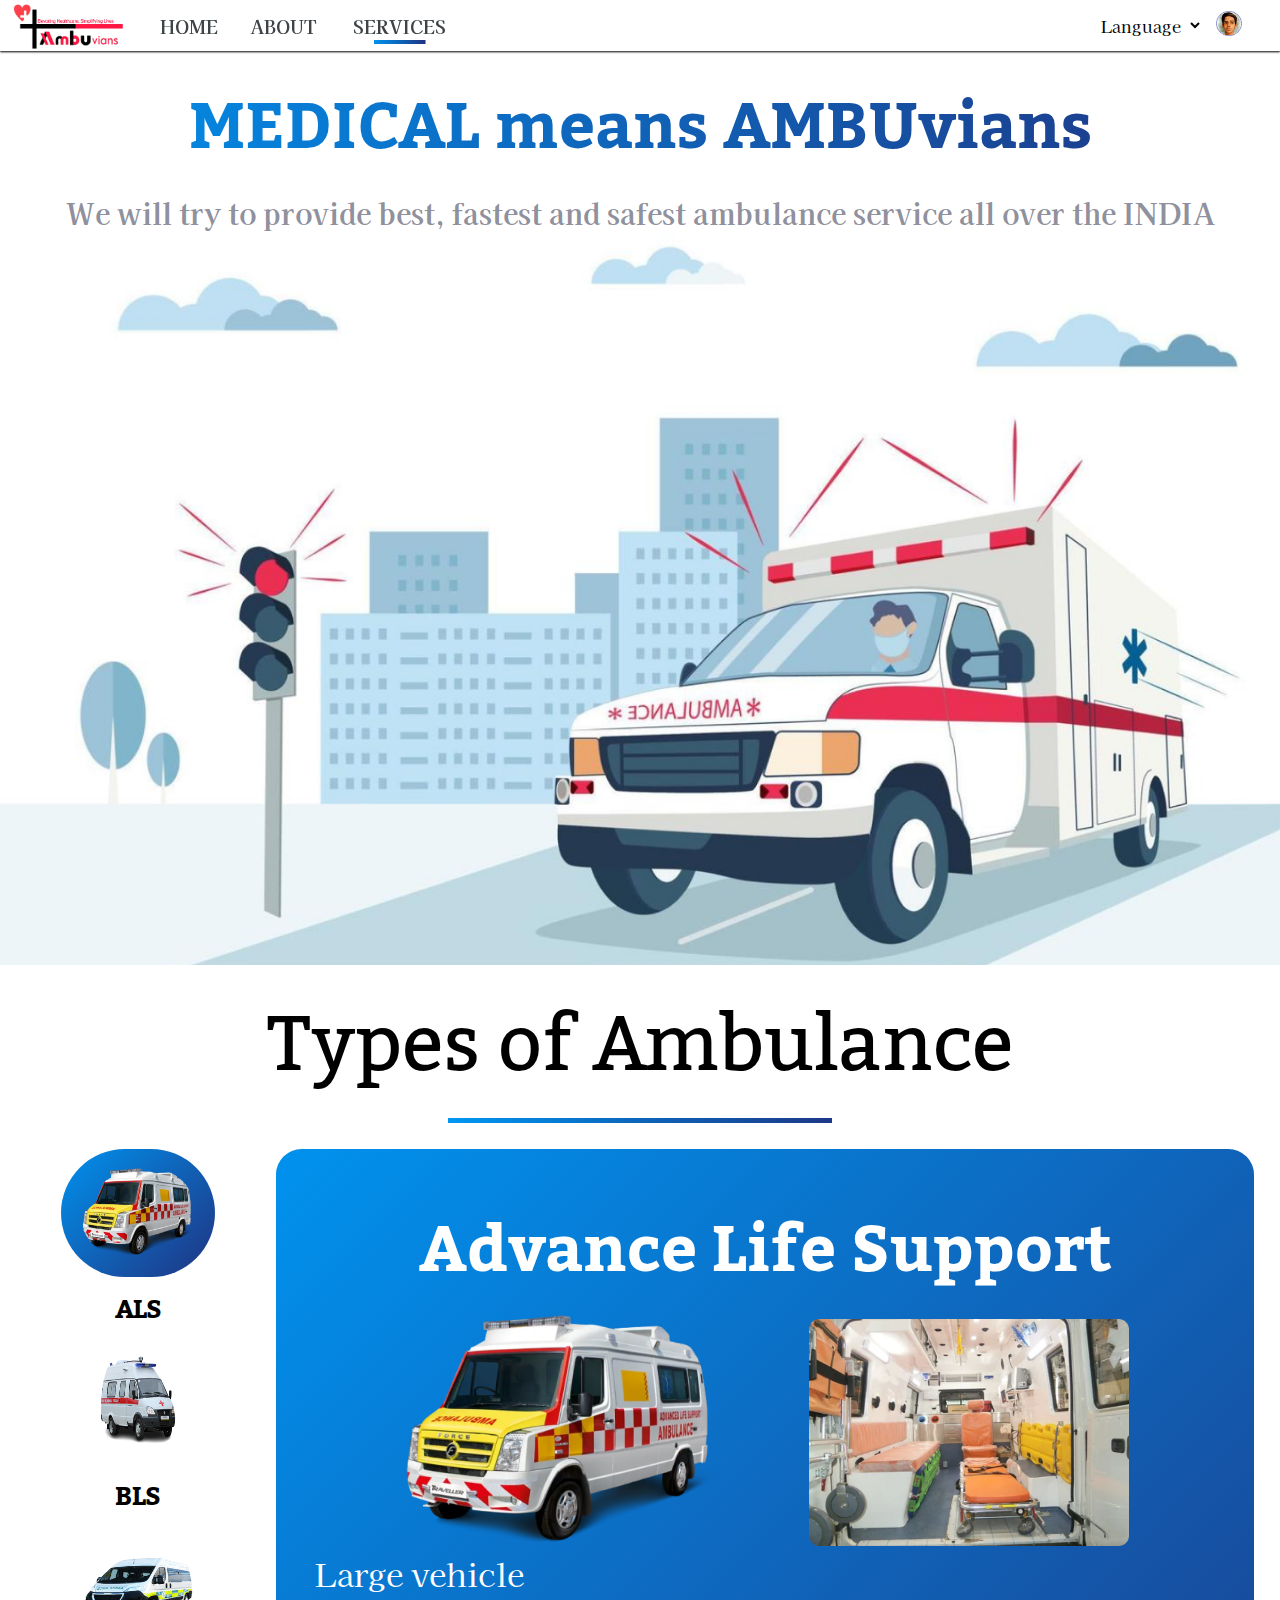
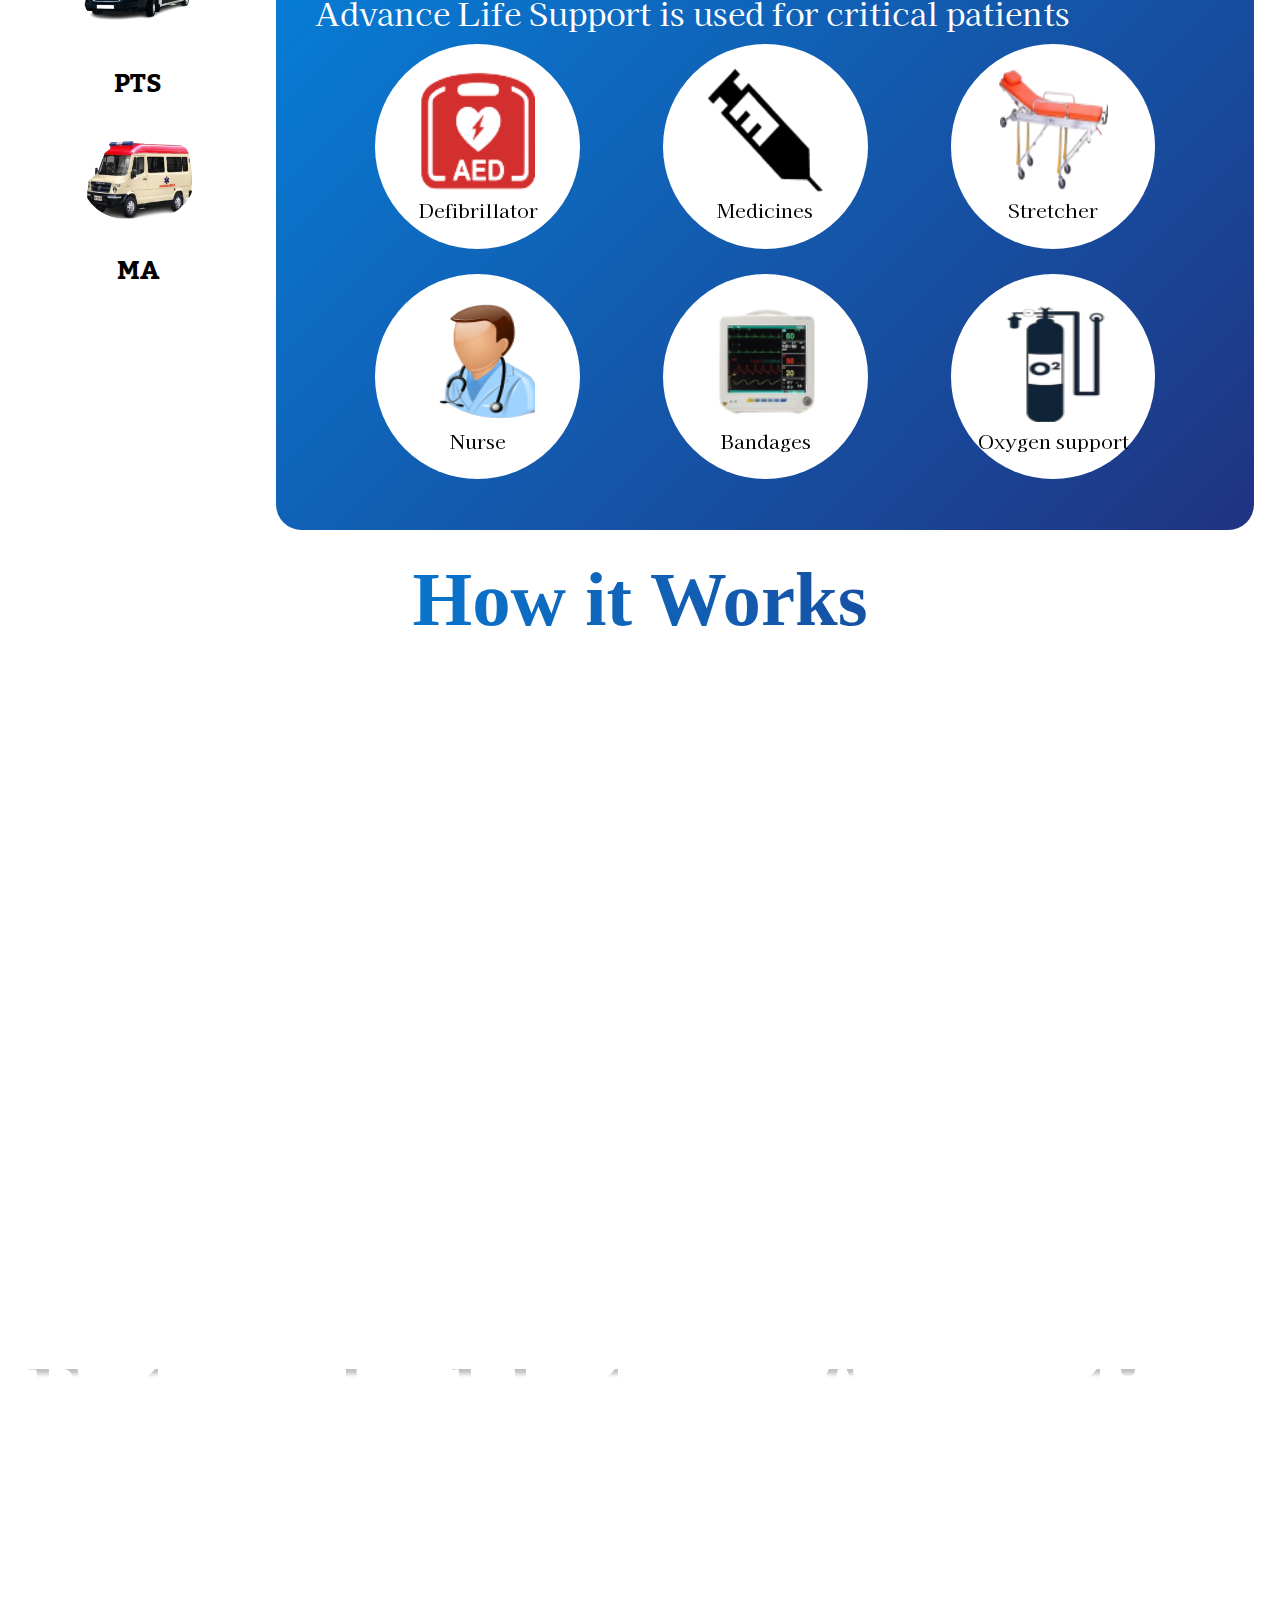
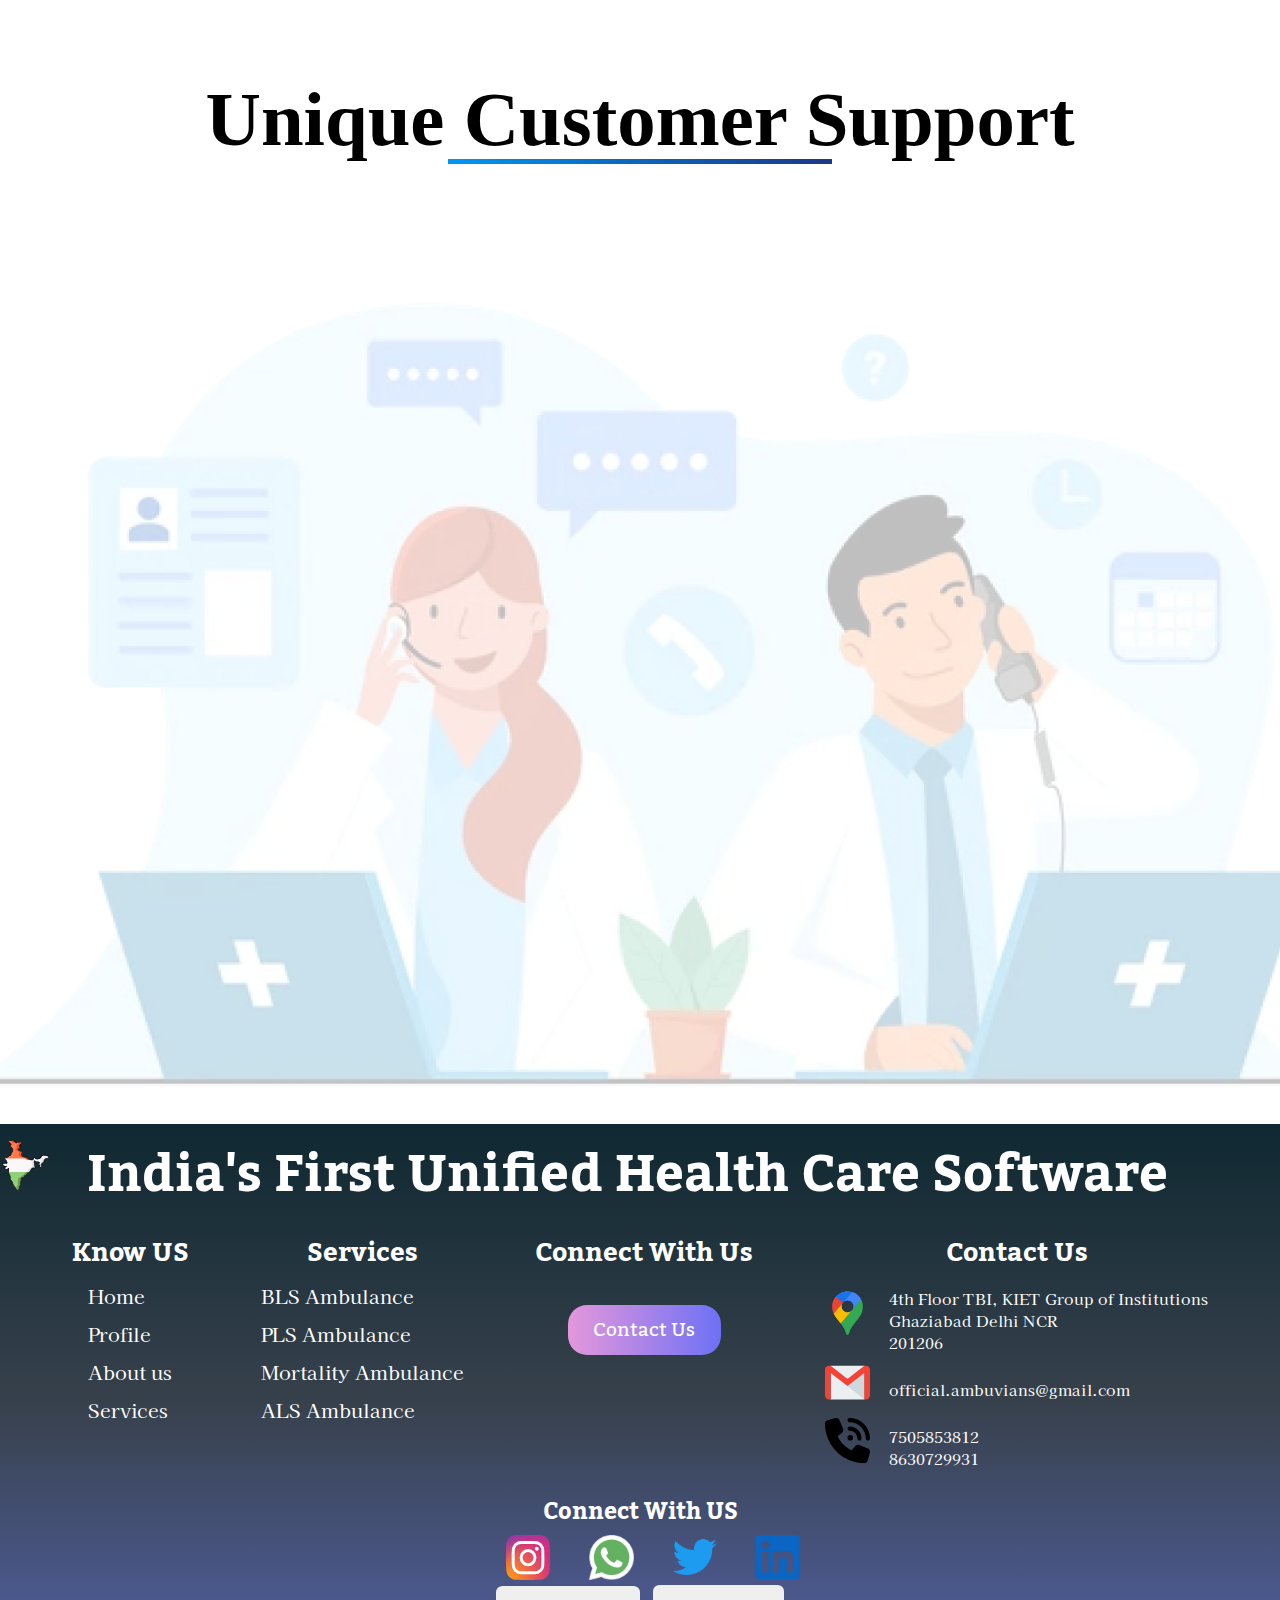
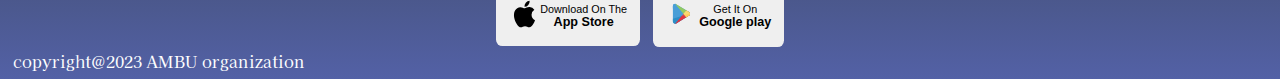
==== index.html @ c56afbf8 "Added" ====
<!DOCTYPE html>
<html lang="en">

<head>
  <meta charset="UTF-8">
  <meta http-equiv="X-UA-Compatible" content="IE=edge">
  <meta name="viewport" content="width=device-width, initial-scale=1.0">
  <link rel="stylesheet" href="style.css">

  <!-- Font Awesome CSS -->
  <link rel="stylesheet" href="https://cdnjs.cloudflare.com/ajax/libs/font-awesome/4.7.0/css/font-awesome.min.css">

  <!-- Google Fonts -->
  <link rel="preconnect" href="https://fonts.googleapis.com">
  <link rel="preconnect" href="https://fonts.gstatic.com" crossorigin>
  <link href="https://fonts.googleapis.com/css2?family=Kadwa:wght@400;700&display=swap" rel="stylesheet">
  <link rel="preconnect" href="https://fonts.googleapis.com">
  <link rel="preconnect" href="https://fonts.gstatic.com" crossorigin>
  <link href="https://fonts.googleapis.com/css2?family=Kaisei+Decol:wght@400;500;700&display=swap" rel="stylesheet">
  <link rel="preconnect" href="https://fonts.googleapis.com">
  <link rel="preconnect" href="https://fonts.gstatic.com" crossorigin>
  <link href="https://fonts.googleapis.com/css2?family=Inter:wght@100;200;300;400;500;600;700;800;900&display=swap"
    rel="stylesheet">

  <!-- Website Icon/  -->
  <link rel="icon" type="image/x-icon" href="/images/logo1.png">

  <!-- Font Awesome 6.4.0 CSS -->
  <link rel="stylesheet" href="https://cdnjs.cloudflare.com/ajax/libs/font-awesome/6.4.0/css/all.min.css"
    integrity="sha512-iecdLmaskl7CVkqkXNQ/ZH/XLlvWZOJyj7Yy7tcenmpD1ypASozpmT/E0iPtmFIB46ZmdtAc9eNBvH0H/ZpiBw=="
    crossorigin="anonymous" referrerpolicy="no-referrer" />



  <title>Service</title>
</head>

<body>

  <!-- Creating responsive Navbar -->
  <!-- The header section contains a logo, navigation links, a language selection dropdown, and a profile picture. It also has a toggle button for a dropdown menu on smaller screens. -->
  <header>


    <div id="navbar">

      <!-- left side of header that contain Logo -->
      <div id="logo">
        <a href="#"><img src="images/ambu logo.png" alt="" id="logo1"></a>
      </div>

      <!-- right side header that contain home, about, services and profile pic options -->
      <div class="right-header">

        <div>
          <ul class="links right-header-element">
            <li><a href="#">HOME</a></li>
            <li><a href="#">ABOUT</a></li>
            <li><a href="#" style="padding: 5px;
            background: linear-gradient(90deg, #0092ee 0%, #0c65ba 50%, #203381 100%);
              background-repeat: no-repeat;
              background-size: 50% 4px;
              background-position: bottom;">SERVICES</a></li>
          </ul>
        </div>

        <div style=" display: flex; gap: 1vw; justify-content: center; align-items: center;">
          <!-- language changing option -->

          <div class="right-header-element language">
            <select name="language" id="language">
              <option value="default-language" selected disabled hidden>Language</option>
              <option value="english">English</option>
              <option value="hindi">Hindi</option>

            </select>
          </div>

          <!-- profile pic -->
          <div class="right-header-element">
            <abbr title="Pic"><img class="pic" src="images/unnamed.jpg"></abbr>
          </div>

          <!-- ham menu  -->
          <div class="toggle_btn">
            <i class="fa-solid fa-bars"></i>
          </div>
        </div>
      </div>
    </div>

    <!-- div for ham menu -->
    <div class="dropdown_menu">
      <div>
        <ul>
          <li><a href="#">Home</a></li>
          <li><a href="#">About</a></li>
          <li><a href="#">Services</a></li>
        </ul>
      </div>
    </div>


  </header>

  <!-- main contains all the content of the page except header and footer -->
  <main>

    <!-- first section that contain title and lines about it with background image of ambulance -->
    <section class="title box hidden">
      <h1><abbr title="MEDICAL means AMBUvians">MEDICAL means AMBUvians</abbr></h1>
      <p>We will try to provide best, fastest and safest ambulance service all over the INDIA </p>
      <figure class="ambulance">
        <img src="./images/service page first section.png" alt="cover image" style="width: 100vw;">
      </figure>
    </section>


    <!-- section 2 - this section contains types of ambulance part -->
    <section class="ambulance-types box hidden">

      <!-- heading -->
      <h1 class="underline"><abbr title=" Types of Ambulance "> Types of Ambulance </abbr></h1>

      <div class="ambulance-list-div">
        <!--left part of section that contain name and images of ambulances -->
        <section class="ambulance-list js-ambulance-list">


        </section>

        <!-- right part that contain detail of selected ambulance -->
        <section class="ambulance-detail">
          <article>
            <!-- full name of ambulance -->
            <h1 class="ambulance-detail-h1">Advance Life Support</h1>
            <!-- inner and outer images -->
            <div class="selected-ambulance-img">
              <figure class="selected-ambulance-outer-figure">
                <img src="images/ambulance/ALS.png" alt="" class="selected-ambulance-outer-img">
              </figure>
              <figure class="selected-ambulance-inner-figure">
                <img src="images/ambulance/inner-ALS.png" alt="" class="selected-ambulance-inner-img">
              </figure>
            </div>
            <!-- ambulance detail paragraph -->
            <div class="selected-ambulance-detail">
              <p class="selected-ambulance-detail-p">Large vehicle <br>
                Advance Life Support is used for critical
                patients</p>
            </div>


            <!-- ambulance features -->

            <!-- ambulance feature 1 -->
            <div class="selected-ambulance-features-div">


              <abbr title="Ambulance Features">

                <div class="flip-card selected-ambulance-features">
                  <div class="flip-card-inner">
                    <div class="flip-card-front">
                      <img src="images/ambulance/features/ALS/FEATURES 1.png" alt=""
                        class="selected-ambulance-feature-img">
                      <p class=".selected-ambulance-feature-p">Defibrillator</p>

                    </div>
                    <div class="flip-card-back">
                      <h3>Defibrillator</h3>
                      <br>
                      <p>detail 1</p>
                      <p>detail 2</p>
                    </div>
                  </div>
                </div>

              </abbr>

              <abbr title="Ambulance Features">

                <div class="flip-card selected-ambulance-features">
                  <div class="flip-card-inner">
                    <div class="flip-card-front">
                      <img src="images/ambulance/features/ALS/FEATURES 2.png" alt=""
                        class="selected-ambulance-feature-img">
                      <p class=".selected-ambulance-feature-p">Medicines</p>

                    </div>
                    <div class="flip-card-back">
                      <h3>Defibrillator</h3>
                      <br>
                      <p>detail 1</p>
                      <p>detail 2</p>
                    </div>
                  </div>
                </div>

              </abbr>

              <abbr title="Ambulance Features">

                <div class="flip-card selected-ambulance-features">
                  <div class="flip-card-inner">
                    <div class="flip-card-front">
                      <img src="images/ambulance/features/ALS/FEATURES 3.png" alt=""
                        class="selected-ambulance-feature-img">
                      <p class=".selected-ambulance-feature-p">Stretcher</p>

                    </div>
                    <div class="flip-card-back">
                      <h3>Stretcher</h3>
                      <br>
                      <p>detail 1</p>
                      <p>detail 2</p>
                    </div>
                  </div>
                </div>

              </abbr>

              <abbr title="Ambulance Features">

                <div class="flip-card selected-ambulance-features">
                  <div class="flip-card-inner">
                    <div class="flip-card-front">
                      <img src="images/ambulance/features/ALS/FEATURES 4.png" alt=""
                        class="selected-ambulance-feature-img">
                      <p class=".selected-ambulance-feature-p">Nurse</p>

                    </div>
                    <div class="flip-card-back">
                      <h3>Nurse</h3>
                      <br>
                      <p>detail 1</p>
                      <p>detail 2</p>
                    </div>
                  </div>
                </div>

              </abbr>

              <abbr title="Ambulance Features">

                <div class="flip-card selected-ambulance-features">
                  <div class="flip-card-inner">
                    <div class="flip-card-front">
                      <img src="images/ambulance/features/ALS/FEATURES 5.png" alt=""
                        class="selected-ambulance-feature-img">
                      <p class=".selected-ambulance-feature-p">Bandages</p>

                    </div>
                    <div class="flip-card-back">
                      <h3>Bandages</h3>
                      <br>
                      <p>detail 1</p>
                      <p>detail 2</p>
                    </div>
                  </div>
                </div>

              </abbr>

              <abbr title="Ambulance Features">

                <div class="flip-card selected-ambulance-features">
                  <div class="flip-card-inner">
                    <div class="flip-card-front">
                      <img src="images/ambulance/features/ALS/FEATURES 6.png" alt=""
                        class="selected-ambulance-feature-img">
                      <p class="selected-ambulance-feature-p">Oxygen support</p>

                    </div>
                    <div class="flip-card-back">
                      <h3>Oxygen support</h3>
                      <br>
                      <p>detail 1</p>
                      <p>detail 2</p>
                    </div>
                  </div>
                </div>

              </abbr>
            </div>
          </article>
        </section>
      </div>
    </section>

    <!-- section 3 - this section contain how it works content -->
    <section class="how-it-works box hidden" style="position: relative;">
      <!-- heading -->
      <h1><abbr title="How it Works">How it Works</abbr></h1>
      <section class="how-it-works-section animation-group-1">

        <!-- images and there texts -->

        <figure class="how-it-works-figure" data-animation="fadeInLeft">
          <img src="./images/HOW_IT_WORKS_1.png" alt="" class="how-it-works-img animates">
          <figcaption class="how-it-works-figcaption">A person having serious problem </figcaption>
        </figure>

        <figure class="arrow" data-animation="fadeInLeft">
          <img src="./images/Arrow 3.svg" alt="" class="how-it-works-arrow animates">
        </figure>

        <figure class="how-it-works-figure" data-animation="fadeInLeft">
          <img src="./images/HOW_IT_WORKS_5.png" alt="" class="how-it-works-img animates">
          <figcaption class="how-it-works-figcaption">Need for urgent Help</figcaption>
        </figure>

        <figure class="arrow" data-animation="fadeInLeft">
          <img src="./images/Arrow 3.svg" alt="" class="how-it-works-arrow animates">
        </figure>

        <figure class="how-it-works-figure" data-animation="fadeInLeft">
          <img src="./images/HOW_IT_WORKS_2.png" alt="" class="how-it-works-img animates">
          <figcaption class="how-it-works-figcaption">Contact us For Urgent Help </figcaption>
        </figure>

        <figure class="arrow" data-animation="fade">
          <img src="./images/Arrow 5.svg" alt="" class="down-arrow animates">
        </figure>

        <figure class="how-it-works-figure" data-animation="fadeInRight">
          <img src="./images/HOW_IT_WORKS_6.png" alt="" class="how-it-works-img animates">
          <figcaption class="how-it-works-figcaption">Problem convert into Happiness</figcaption>
        </figure>

        <figure class="arrow" data-animation="fadeInRight">
          <img src="./images/Arrow 7.svg" alt="" class="how-it-works-arrow animates">
        </figure>

        <figure class="how-it-works-figure" data-animation="fadeInRight">
          <img src="./images/HOW_IT_WORKS_4.png" alt="" class="how-it-works-img animates">
          <figcaption class="how-it-works-figcaption">Prompt action based on the situation</figcaption>
        </figure>

        <figure class="arrow " data-animation="fadeInRight">
          <img src="./images/Arrow 7.svg" alt="" class="how-it-works-arrow animates">
        </figure>

        <figure class="how-it-works-figure" data-animation="fadeInRight">
          <img src="./images/HOW_IT_WORKS_3.png" alt="" class="how-it-works-img animates">
          <figcaption class="how-it-works-figcaption">Help is on the way </figcaption>
        </figure>



      </section>

    </section>


    <!-- section 4 - contain quote -->
    <section class="quote box hidden">
      <video autoplay muted loop>
        <source src="videos/quote.mp4" type="video/mp4">
      </video>
      <div class="text-box">
        <h1 class="text-box-h">Future holds transformation services and technologies that
          will reshape the world.</h1>
      </div>
    </section>

    <!-- section 5 - this section contain customer support part -->

    <section class="customer-support box hidden">
      <!-- heading -->
      <h1 class="underline"><abbr title="Unique Customer Support">Unique Customer Support </abbr></h1>
      <div class="customer-support-div animation-group-2">

        <!-- our supports -->

        <abbr title="FASTER THAN EVER">

          <figure class="customer-support-figure" style="position: absolute; left: 5%; top: 10%;"
            data-animation="fadeInUp">
            <img src="./images/CUSTOMER SUPPORT FASTER THAN EVER  .png" alt="" class="customer-support-img animates">
            <figcaption class="customer-support-figcaption">
              FASTER THAN EVER
            </figcaption>
        </abbr>

        <abbr title="LINGUAL DIVERSITY">
          </figure>


          <figure class="customer-support-figure" style="position:absolute; left: 80%; top: 10%;"
            data-animation="fadeInUp">
            <img src="./images/CUSTOMER SUPPORT LANGUAGE .png" alt="" class="customer-support-img animates">
            <figcaption class="customer-support-figcaption">
              LINGUAL DIVERSITY
            </figcaption>
        </abbr>

        <abbr title="TOLL FREE NUMBER">
          </figure>
          <figure class="customer-support-figure" style="position: absolute; left: 42.5%; top: 40%;"
            data-animation="fadeInUp">
            <img src="./images/CUSTOMER SUPPORT TOLL FREE.png" alt="" class="customer-support-img animates">
            <figcaption class="customer-support-figcaption">
              TOLL FREE NUMBER
            </figcaption>
        </abbr>

        <abbr title="CHOOSE THE RIGHT ONE">
          </figure>


          <figure class="customer-support-figure" style="position: absolute; left: 5%; top: 70%;"
            data-animation="fadeInUp">
            <img src="./images/CUSTOMER SUPPORT CHOOSE THE RIGHT ONE .png" alt="" class="customer-support-img animates">
            <figcaption class="customer-support-figcaption">
              CHOOSE THE RIGHT ONE
            </figcaption>
        </abbr>
        <abbr title="CHEAPEST PRICE">
          </figure>


          <figure class="customer-support-figure" style="position: absolute; left: 80%; top: 70%;"
            data-animation="fadeInUp">
            <img src="./images/CUSTOMER SUPPORT CHEAPER PRICE .png" alt="" class="customer-support-img animates">
            <figcaption class="customer-support-figcaption" align="button">
              CHEAPEST PRICE
            </figcaption>
          </figure>
        </abbr>


      </div>
    </section>




  </main>


  <!-- responsive footer -->


  <div class="footer box">

    <!-- heading in the footer -->

    <h1 style="font-size: 4vw; margin: 0; align-items: center;">
      <img src="images/indian-map.svg" alt="India map" style="width:4vw"> &nbsp; India's First Unified Health Care
      Software
    </h1>

    <!-- options inside footer - Know-us, services, connect, contact-us -->

    <div class="footer-options">

      <!-- know us footer  -->

      <div class="know-us">
        <h2>
          <abbr title="Know US">
            Know US
          </abbr>
        </h2>
        <ul>
          <li><a href="#"><abbr title="Home">Home</abbr></a> </li>
          <li><a href="#"><abbr title="Profile">Profile</abbr></a></li>
          <li><a href="#"><abbr title="About us">About us</abbr></a></li>
          <li><a href="#"><abbr title="Services">Services</abbr></a></li>
        </ul>
      </div>

      <!-- services footer  -->

      <div class="services">
        <h2>
          <abbr title="Services">
            Services
          </abbr>
        </h2>
        <ul>

          <li><a href="#"><abbr title="BLS Ambulance">BLS Ambulance</abbr></a></li>
          <li><a href="#"><abbr title="PLS Ambulance">PLS Ambulance</abbr></a></li>
          <li><a href="#"><abbr title="Mortality Ambulance">Mortality Ambulance</abbr></a></li>
          <li><a href="#"><abbr title="ALS Ambulance">ALS Ambulance</abbr></a></li>

        </ul>
      </div>

      <!-- connect footer  -->

      <div class="connect">
        <h2>
          <abbr title="Connect With Us">
            Connect With Us
          </abbr>
        </h2>

        <div class="contact-us-form">Contact Us</div>
      </div>

      <!-- connect us footer  -->

      <div class="contact-us">
        <h2>
          <abbr title="Contact Us">
            Contact Us
          </abbr>
        </h2>
        <ul style="max-width: 400px;">

          <li style="display: flex; align-items: center;">
            <div> <abbr title="Location"><img src="images/location icon.png" alt=""
                  style="width:3.5vw; margin-right: 1.5vw;"> </abbr></div>
            <div style="font-size: 1.2vw;"> <a href=" #"><abbr
                  title="XYZ ABC Technology Business Incubation Utter Pradesh India">4th Floor TBI,
                  KIET Group of Institutions <br>Ghaziabad Delhi NCR <br>201206</abbr></a></div>
          </li>

          <li style="display: flex; align-items: center;">
            <div><abbr title="Mail"><img src="images/gmail.svg" alt="" style="width:3.5vw; margin-right: 1.5vw;">
              </abbr></div>
            <div style="font-size: 1.2vw;"><a href="mailto:official.ambuvians@gmail.com"> <abbr
                  title="official.ambuvians@gmail.com">official.ambuvians@gmail.com</abbr> </a> </div>
          </li>

          <li style="display: flex; align-items: center; margin-bottom: 1vw;">
            <div><abbr title="Phone No."><img src="images/phone-volume-solid.svg" alt=""
                  style="width:3.5vw; margin-right: 1.5vw;"> </abbr></div>
            <div style="font-size: 1.2vw;">
              <a href=" tel:+917505853812"> <abbr title="7505853812">7505853812<br></abbr> </a>
              <a href="tel:+918630729931"> <abbr title="8630729931">8630729931</abbr> </a>
            </div>
          </li>

        </ul>
      </div>

    </div>

    <!-- social Media footer -->

    <div style="margin-top: 0">
      <div style="display: flex; justify-content: center; font-size: 2.5vh; font-weight: bold;">
        <p style="margin: 0;">Connect With US</p>
      </div>

      <div style="display: flex; justify-content: center; gap: 1vw; ">
        <a href="#">
          <abbr title="Instagram">
            <img src="images/instagram.svg" alt="" class="social-contact box-1">
          </abbr>
        </a>
        <a href="#">
          <abbr title="Whatsapp">
            <img src="images/whatsapp.png" alt="" class="social-contact box-1">
          </abbr>
        </a>
        <a href="#">
          <abbr title="Twitter">
            <img src="images/devicon_twitter.png" alt="" class="social-contact box-1">
          </abbr>
        </a>
        <a href="#">
          <abbr title="Linkedin">
            <img src="images/logos_linkedin-icon.png" alt="" class="social-contact box-1">
          </abbr>
        </a>
      </div>
    </div>

    <!-- Download button -->

    <div class="apk">
      <abbr title="Download Now !">
        <button>
          <div>
            <img src="images/apple.svg" alt="" style="width: 3.5vh;">
          </div>
          <div>
            <p style="padding: 0; margin: 0; font-size: 1.2vh;"> Download On The <br> <span>App Store</span>
            </p>
          </div>
        </button>
      </abbr>
      <abbr title="Download Now !">
        <button>
          <div>
            <img src="images/play-store.svg" alt="" style="width: 3.75vh;">
          </div>
          <div>
            <p style="padding: 0; margin: 0; font-size: 1.2vh;"> Get It On <br> <span>Google play</span></p>
          </div>
        </button>
      </abbr>
    </div>

    <!-- copyright -->

    <div>
      <p style="margin-left: 1vw;" class="copy"> <a href="#" style="color: white;"><abbr title="Click to Know More">
            copyright@2023 AMBU organization </abbr></a> </p>
    </div>

  </div>

  <div class="form" style="display: none;" data-animation="fade">

    <h1>Query Form</h1><br>
    <div class="form-item">
      <input type="text" placeholder="Enter Name" class="form-input">
      <input type="text" placeholder="Enter Email-id/Phone No" class="form-input">
      <select name="Select" class="form-dropdown">
        <option value="none" selected disabled hidden>Select</option>
        <option value="ambulance-services">Ambulance Services</option>
        <option value="data-security">Data Security</option>
        <option value="address-updates">Address Updates</option>
        <option value="know-more">Know More</option>
        <option value="others">Others</option>
      </select>
      <input type="text" placeholder="Description" class="form-input">
      <button class="submit">Submit</button>




    </div>
  </div>










  <script src="index.js"></script>

</body>

</html>
---- style.css ----
/* Setting default font to website */

* {
    box-sizing: border-box;
    /* font-family: "Kaisei Decol", Calibri, serif; */
    margin: 0;
    padding: 0;
}

body {
    background-color: white;
    display: block;
    margin: 0px;
    overflow-x: hidden;
    padding: 0px;
    position: relative;
    -webkit-tap-highlight-color: rgba(255, 255, 255, 0);
    -webkit-tap-highlight-color: transparent;
    -webkit-touch-callout: none;
    -webkit-user-select: none;
    -khtml-user-select: none;
    -moz-user-select: none;
    -ms-user-select: none;
    user-select: none;
    width: 100%;
}

button {
    border: none;
}

button:hover {
    cursor: pointer;
}

a {
    color: black;
    text-decoration: none;
}

abbr {
    text-decoration: none;
}

ul {
    list-style-type: none;
}

/* Adding style to navbar */

li {
    list-style: none;
}

a {
    color: black;
    text-decoration: none;
}

/* navbar styling */
header {
    position: relative;
}
/* navbar basic styling */

#navbar {
    align-content: center;
    align-items: center;
    background-color: white;
    box-shadow: 0px 1px 2px;
    display: flex;
    gap: 2vw;
    height: 4vw;
    padding: 0 2% 0 0.5%;
    position: fixed;
    top: 0;
    /* justify-content: space-between; */
    transition: 0.3s;
    width: 100vw;
    z-index: 10;
}

#logo img {
    transition: 0.3s;
}

#logo1 {
    flex: 1;
    height: 4.5vw;
    margin-top: 0vw;
}

.right-header {
    align-items: center;
    display: flex;
    flex: 2;
    justify-content: space-between;
    margin-right: 1vw;
}

.links {
    align-items: center;
    color: #878787;
    display: flex;
    font-family: "Inter";
    font-size: 1.4vw;
    font-weight: bold;
    gap: 2.5vw;
    font-family: "Kaisei Decol", Calibri, serif;
}

.link a {
    -webkit-transition: color 1s ease-out;
    -moz-transition: color 1s ease-out;
    -o-transition: color 1s ease-out;
    -ms-transition: color 1s ease-out;
    transition: color 1s ease-out;
}
/* hover effect on big screens */

.links a:hover {
    border-radius: 0.7vw;
    color: black;
}

.links a:active {
    background: linear-gradient(90deg, #0092ee 0%, #0c65ba 50%, #203381 100%);
    background-position: bottom;
    background-repeat: no-repeat;
    background-size: 50% 4px;
}

/* Language change style */
.right-header-element select {
    background: white;

    border: none;
    border-radius: 0.5vw;
    /* box-shadow: 2px 2px 1px black; */
    text-shadow: inherit;
    width: max-content;
    font-family: "Kaisei Decol", Calibri, serif;
}

.pic {
    border-color: rgb(129, 129, 191);
    border-radius: 1.25vw;
    border-style: solid;
    border-width: 0.125vw;
    cursor: pointer;
    height: 2vw;
}

.toggle_btn {
    cursor: pointer;
    display: none;
    font-size: 1.5vw;
}

/* Drop down list style which is visible on mobile */
.dropdown_menu {
    border-radius: 10px;
    display: none;
    height: 0px;
    overflow: hidden;
    padding: 0.5vw;
    position: fixed;
    right: 1.5vw;
    top: 4.5vw;
    transition: height 0.2s cubic-bezier(0.175, 0.885, 0.32, 1.275);
    width: 200px;
    z-index: 10;
}

.dropdown_menu li {
    align-items: center;
    display: flex;
    font-size: 2.5vh;
    justify-content: center;
    padding: 0.7vw;
    font-family: "Kaisei Decol", Calibri, serif;
}

.dropdown_menu.open {
    backdrop-filter: blur(5px);
    background: rgba(0, 0, 0, 0.6);
    background-color: #2c2e71;
    height: fit-content;
}

.dropdown_menu li {
    color: #3d4347;
    position: relative;
}

/* Hover effect on drop down list */
.dropdown_menu li:hover {
    font-size: 200%;
}

.dropdown_menu li:after {
    background-color: #535759;
    bottom: 0;
    content: "";
    height: 2px;
    left: 0;
    margin: 0 40% 4% 40%;
    position: absolute;
    transform: scaleX(0);
    transform-origin: bottom right;
    transition: transform 0.3s ease-out;
    width: 20%;
}

.dropdown_menu li:hover:after {
    transform: scaleX(1);
    transform-origin: bottom left;
}

/* media query to make nav bar responsive */
@media (max-width: 850px) {
    #navbar .links,
    #navbar .language {
        display: none;
    }

    #navbar .toggle_btn {
        display: block;
    }

    .dropdown_menu {
        display: block;
    }

    .dropdown_menu a {
        color: white;
    }
}

@media (max-width: 500px) {
    .dropdown_menu {
        right: 2.5%;
        width: 90%;
    }
}

/* style for underline class */
.underline {
    background: linear-gradient(90deg, #0097f2 0%, #0c65ba 50%, #1d3888 100%);
    background-position: bottom;
    background-repeat: no-repeat;
    background-size: 30% 7px;
}

/* style for main */
main {
    background-color: white;
    margin-top: 5vw;
    /* height: 1000px; */
}

/* title heading style */
.title h1 {
    background: linear-gradient(to right, #0092ee 0%, #203381 100%);
    background-clip: text;

    -webkit-background-clip: text;
    font-family: Kadwa, Calibri, serif;

    font-size: 5vw;
    font-style: normal;
    font-weight: 700;
    text-align: center;
    -webkit-text-fill-color: transparent;
}

/* title paragraph style */

.title p {
    color: rgba(3, 5, 36, 0.46);
    font-family: "Kaisei Decol", Calibri, serif;
    font-size: 2.25vw;
    font-style: normal;

    font-weight: 700;
    text-align: center;
}

/* types of ambulance header style */
.ambulance-types h1 {
    font-family: Kadwa, Calibri, serif;

    color: #000;
    font-size: 6vw;
    font-style: normal;
    font-weight: 400;
    text-align: center;
}

/* ambulance list style */

.ambulance-list-div {
    display: flex;
    gap: 2vw;
    margin: 2vw;
}

.ambulance-list {
    flex: 1;
}

/* selected ambulance image style */
.selected-ambulance-img {
    align-items: center;
    display: flex;
    justify-content: space-evenly;
}

.ambulances-img {
    cursor: pointer;
    font-size: 2vw;
    font-weight: 700;
    text-align: center;
}
.ambulance-img {
    border-radius: 9vw;
    height: 10vw;
    padding: 1.5vw;
    width: 12vw;
}

.ambulance-img-figcaption {
    font-family: Kadwa, Calibri, serif;
}

.bgc {
    background: linear-gradient(135deg, #0092ee 0%, #203381 100%);
}

.ambulance-detail {
    background: linear-gradient(135deg, #0092ee 0%, #203381 100%);
    border-radius: 2vw;
    flex: 4;
    padding: 3vw;
}

.ambulance-detail > article > h1 {
    color: #fff;
    font-size: 5vw;
    font-style: normal;
    font-weight: 700;
}

/* selected ambulance style */

/* selected ambulance inner and outer image style */
.selected-ambulance-outer-img,
.selected-ambulance-inner-img {
    width: 25vw;
}

/* selected ambulance detail style */
.selected-ambulance-detail {
    color: #fff;
    font-size: 2.5vw;
    line-height: 3vw;
    font-family: "Kaisei Decol", Calibri, serif;
}

/* selected ambulance feature div style */

.selected-ambulance-features-div {
    align-items: center;
    display: flex;
    flex-wrap: wrap;
    justify-content: space-evenly;
    text-align: center;
}

/* selected ambulance features style */

.selected-ambulance-features {
    background-color: #fff;

    border-radius: 9vw;
    cursor: pointer;
    height: 16vw;
    margin: 1vw 1.75vw 1vw 1.75vw;
    padding: 2vw;
    width: 16vw;
}

.flip-card {
    background-color: #fff;
    border-radius: 9vw;
    cursor: pointer;
    height: 16vw;
    margin: 1vw 1.75vw 1vw 1.75vw;
    padding: 2vw;
    width: 16vw;
    display: flex;
    flex-direction: column;
    align-content: center;
    justify-content: center;
    perspective: 1000px; /* Remove this if you don't want the 3D effect */
}

/* This container is needed to position the front and back side */
.flip-card-inner {
    position: relative;

    width: 100%;
    height: 100%;
    text-align: center;
    transition: transform 0.8s;
    transform-style: preserve-3d;
}

/* Do an horizontal flip when you move the mouse over the flip box container */
.flip-card:hover .flip-card-inner {
    transform: rotateY(180deg);
}

/* Position the front and back side */
.flip-card-front,
.flip-card-back {
    position: absolute;
    width: 100%;
    height: 100%;

    -webkit-backface-visibility: hidden; /* Safari */
    backface-visibility: hidden;
}

/* Style the front side (fallback if image is missing) */
.flip-card-front {
    color: black;
}

.flip-card-front p {
    font-size: 1.5vw;
    font-family: "Kaisei Decol", Calibri, serif;
}

.flip-card-back h3 {
    font-size: 1.8vw;
    font-family: Kadwa, Calibri, serif;
}
.flip-card-back p {
    font-size: 1.5vw;
    font-family: "Kaisei Decol", Calibri, serif;
}

.flip-card-front img {
    width: 9vw;
    height: 80%;
}

/* Style the back side */
.flip-card-back {
    transform: rotateY(180deg);
}

@media (min-width: 1441px) {
    .flip-card-front p {
        font-size: 1.5vw;
    }

    .flip-card-back h3 {
        font-size: 1.5vw;
        margin-bottom: -1vw;
    }

    .flip-card-back p {
        font-size: 1.3vw;
    }
}

/* 
    ##Device = Laptops, Desktops
    ##Screen = B/w 1025px to 1280px
  */

@media (min-width: 1280px) and (max-width: 1440px) {
    .flip-card {
        width: 16vw;
    }

    .flip-card-front p {
        font-size: 1.5vw;
    }

    .flip-card-back h3 {
        font-size: 1.5vw;
        margin-bottom: -1vw;
    }

    .flip-card-back p {
        font-size: 1.3vw;
    }
}

@media (min-width: 1024px) and (max-width: 1280px) {
    .flip-card-front p {
        font-size: 1.5vw;
    }

    .flip-card-back h3 {
        font-size: 1.5vw;
        margin-bottom: -2vw;
    }

    .flip-card-back p {
        font-size: 1.3vw;
    }
}

/* 
    ##Device = Tablets, Ipads (portrait)
    ##Screen = B/w 768px to 1024px
  */

@media (min-width: 768px) and (max-width: 1023px) {
    .flip-card-front p {
        font-size: 1.5vw;
    }

    .flip-card-back h3 {
        font-size: 1.5vw;
        margin-bottom: -2vw;
    }

    .flip-card-back p {
        font-size: 1.3vw;
    }
}

@media (min-width: 425px) and (max-width: 767px) {
    .flip-card-front p {
        font-size: 1.5vw;
    }

    .flip-card-back h3 {
        font-size: 1.5vw;
        margin-bottom: -3vw;
    }

    .flip-card-back p {
        font-size: 1.3vw;
    }
}

/* 
    ##Device = Most of the Smartphones Mobiles (Portrait)
    ##Screen = B/w 320px to 479px
  */

@media (min-width: 320px) and (max-width: 425px) {
    .flip-card-front p {
        font-size: 1.5vw;
    }

    .flip-card-back h3 {
        font-size: 1.5vw;
        margin-bottom: -5vw;
    }

    .flip-card-back p {
        font-size: 1.3vw;
    }

    .selected-ambulance-features {
        height: 18vw;

        width: 18vw;
    }

    .flip-card {
        border-radius: 10vw;
    }
}

/* how it works style */

.how-it-works {
    margin: 1.5vw;
}

/* how it works heading style */

.how-it-works h1 {
    background: linear-gradient(to right, #0092ee 0%, #203381 100%);
    background-clip: text;

    -webkit-background-clip: text;
    font-size: 6vw;
    text-align: center;
    -webkit-text-fill-color: transparent;
}

/* how it works section style */

.how-it-works-section {
    align-items: center;
    display: flex;
    flex-wrap: wrap;
    gap: 1vw;
    justify-content: space-evenly;
    text-align: center;
}

/* how it works figure style */

.how-it-works-section figure {
    display: flex;
    flex-direction: column;
    gap: 1vw;
    text-align: center;
}

/* how it works images style */

.how-it-works-img {
    height: 15vw;
    width: auto;
}

/* how it works figcaption style */

.how-it-works-figcaption {
    font-size: 1.2vw;
    font-family: "Kaisei Decol", Calibri, serif;
}

.down-arrow {
    height: 6vw;
    left: 90%;
    position: absolute;
    top: 58%;
}

/* quote styling */
.quote {
    /* background-image: url("images/image\ 17.png"); */
    /* background: url("videos/quote.mp4"); */
    position: relative;
    /* overflow: hidden; */
    width: 100%;
    height: 24vw;

    border: 0px solid #343cff;
    /* side bars effect */
    box-shadow: 7px 5px 4px 0px rgba(0, 0, 0, 0.25) inset;
}

.quote video {
    top: 0;
    left: 0;
    width: 100%;
    height: 100%;
    position: absolute;
    object-fit: cover;
}

.text-box {
    position: absolute;
    font-family: "Kaisei Decol", Calibri, serif;

    width: 100%;
    height: 101%;
    padding: 2vw 0.5vw;
    top: 0;
    left: 0;
    display: flex;
    align-items: center;
    justify-content: baseline;
    font-size: 3.5vw;
    text-align: center;

    color: #000;
    background: #fff;
    mix-blend-mode: screen;

    /* for black background */

    /* color: #fff;
    background: #000;
    mix-blend-mode: multiply; */
}

.customer-support-div {
    background-image: url("./images/CUSTOMER SUPPORT BACKGROUND.png"); /* The image used */
    background-position: center; /* Center the image */
    background-repeat: no-repeat; /* Do not repeat the image */
    background-size: 100vw;
    height: 75vw; /* You must set a specified height */
    position: relative;
}

/* .customer support heading style */

.customer-support h1 {
    color: #000;
    font-size: 6vw;
    font-style: normal;
    font-weight: 700;
    text-align: center;
}

/* customer support figure tag style */
.customer-support-figure {
    align-items: center;
    display: flex;
    flex-direction: column;
}
.customer-support-figcaption {
    font-family: "Kaisei Decol", Calibri, serif;
}

/* customer support img style */

.customer-support-img {
    height: 15vw;
    text-align: center;
    width: 15vw;
}

/* 
  ##Device = Desktops
  ##Screen = 1281px to higher resolution desktops
*/

@media (min-width: 1281px) {
    .how-it-works-img {
        height: 20vw;
        width: auto;
    }
}

@media (min-width: 1024px) and (max-width: 1280px) {
    .arrow {
        width: 13.3vw;
    }

    .how-it-works-img {
        width: 16.5vw;
    }
    .customer-support-figcaption {
        font-size: 2vw;
    }
    .underline {
        background-size: 30% 5px;
    }
    .down-arrow {
        height: 10vw;
        left: 87%;
        rotate: -15deg;

        top: 47%;
    }
}

/* 
##Device = Low Resolution Tablets, Mobiles (Landscape)
##Screen = B/w 481px to 767px
*/

@media (min-width: 481px) and (max-width: 768px) {
    .how-it-works-img {
        width: 16vw;
    }
    .arrow {
        width: 13vw;
    }
    .customer-support-figcaption {
        font-size: 2vw;
    }
    .underline {
        background-size: 30% 5px;
    }
    .down-arrow {
        height: 10vw;
        left: 87%;
        rotate: -25deg;

        top: 47%;
    }
}

/* 
##Device = Most of the Smartphones Mobiles (Portrait)
##Screen = B/w 320px to 479px
*/

@media (min-width: 320px) and (max-width: 480px) {
    .how-it-works-img {
        width: 16vw;
    }
    .arrow {
        width: 13vw;
    }

    .customer-support-figcaption {
        font-size: 1.5vw;
    }

    .underline {
        background-size: 30% 3px;
    }

    .selected-ambulance-feature-p {
        font-size: 1.5vw;
    }
    .down-arrow {
        height: 10vw;
        left: 87%;
        rotate: -25deg;
        top: 45%;
    }
}
/* Box animation that is used in social media profile and icons */
.box-1 {
    transition: 0.7s;
}
.box-1:hover {
    box-shadow: 2px 2px 2px #000;
    transform: scale(1.05);
    z-index: 2;
}

/* Footer style */
.footer {
    background-image: linear-gradient(#0f2831, #37414c, #5361a6);
    color: white;
    font-family: Kadwa, Calibri, serif;
    margin-bottom: -15px;
}

h2 {
    font-size: 2vw;
}

ul {
    font-size: 1.5vw;
}

.footer-options {
    display: flex;
    justify-content: space-evenly;
    padding-bottom: 0;
}

.footer-options div {
    align-items: center;
    display: flex;
    flex-direction: column;
}

.contact-us-form {
    background: linear-gradient(90deg, #e497db 0%, #6e71f5 100%);
    padding: 0.5vw 2vw;
    cursor: pointer;
    margin-top: 2vw;
    border-radius: 1.5vw;
    font-size: 1.5vw;
}
.form {
    background-color: #066899;
    position: absolute;
    padding: 2vw 3vw;
    border-radius: 1vw;
    bottom: 1%;
    left: 35%;
    width: 30vw;
    height: 32vw;
    z-index: 2;
}

.form h1 {
    color: #fff;
    font-size: 4vw;
    text-align: center;
}
.form-item {
    display: flex;
    flex-direction: column;
    gap: 1vw;
    align-content: center;
    justify-content: center;
}

.form-item input,
select {
    padding-left: 1vw;
    padding: 0.5vw;
    border-radius: 0.5vw;
    border: none;
    font-family: "Kaisei Decol", Calibri, serif;
}

.submit {
    background-color: #d0bed2;
    padding: 0.5vw 2vw;
    border-radius: 0.5vw;
    width: 13vw;
    align-self: center;
    text-align: center;
}

.form-logo {
    background-color: #fff;
    padding: 0.5vw;
    text-align: center;
    align-self: center;
    border-radius: 1vw;
    width: 23vw;
}

.form-para-1 {
    color: #fff;
    font-size: 1.5vw;
    padding: 0vw 1vw;
    text-align: center;
}

.form-para-2 {
    font-weight: 700;
    background-color: #d0bed2;
    font-size: 1.6vw;

    padding: 0.5vw 2vw;
    border-radius: 0.5vw;
    width: 13vw;
    align-self: center;
    text-align: center;
}
.apk {
    display: flex;
    justify-content: center;
}

.social-contact {
    margin-left: 2vw;
    width: 3.5vw;
}

@media (max-width: 650px) {
    .social-contact {
        margin-left: 2vw;
        width: 3.5vh;
    }

    .copy {
        font-size: 2vw;
    }
}

.know-us h1,
ul {
    margin: 0;
    padding: 0;
}

/* download button style */
.apk {
    align-items: center;
    display: flex;
    gap: 1vw;
}
.apk button {
    align-items: center;
    border-radius: 0.5vw;
    display: flex;
    padding: 0.5vw;
    padding: 1vw;
    text-align: center;
}

button span {
    font-size: 1.4vh;
    font-weight: bold;
}

/* making links white */
.know-us a {
    color: white;
}

.services a {
    color: white;
}

.contact-us a {
    color: white;
}

figure {
    margin: 0;
    overflow: hidden;
    padding: 0;
}
/* adding hover and animations in footer */
.footer a:hover {
    font-size: 125%;
}

a {
    color: #3d4347;
    display: inline-block;
    position: relative;
    font-family: "Kaisei Decol", Calibri, serif;
}

.footer a:after {
    background-color: #535759;
    bottom: 0;
    content: "";
    height: 2px;
    left: 0;
    position: absolute;
    transform: scaleX(0);
    transform-origin: bottom right;
    transition: transform 0.3s ease-out;
    width: 100%;
}

.footer a:hover:after {
    transform: scaleX(1);
    transform-origin: bottom left;
}

/* 
  ##Device = Desktops
  ##Screen = 1281px to higher resolution desktops
*/

@media (min-width: 1025px) {
    .form-item input,
    select {
        font-size: 1.3vw;
    }

    .submit {
        font-size: 1.3vw;
        margin-top: 2vw;
    }
}

/* 
    ##Device = Tablets, Ipads (portrait)
    ##Screen = B/w 768px to 1024px
  */

@media (min-width: 768px) and (max-width: 1024px) {
    .form {
        width: 30vw;
        height: 34vw;
    }

    .submit {
        margin-top: 1.5vw;
    }

    .form-para-2 {
        margin-top: 1.5vw;
    }
}

@media (min-width: 481px) and (max-width: 768px) {
    .submit {
        margin-top: 1.5vw;
    }

    .form-para-2 {
        margin-top: 1.5vw;
    }
    .form-item input,
    select {
        font-size: 1.1vw;
    }

    .submit {
        font-size: 1.3vw;
        margin-top: 2vw;
    }
}

/* 
    ##Device = Most of the Smartphones Mobiles (Portrait)
    ##Screen = B/w 320px to 479px
  */

@media (min-width: 320px) and (max-width: 480px) {
    .form {
        width: 30vw;
        height: 35vw;
    }
    .submit {
        margin-top: 1.5vw;
    }

    .form-para-2 {
        margin-top: 1.5vw;
    }
    .form-item input,
    select {
        font-size: 1.1vw;
    }

    .submit {
        font-size: 1.3vw;
        margin-top: 2vw;
    }
}

/* to remove up and down arrow in input tag */
input::-webkit-outer-spin-button,
input::-webkit-inner-spin-button {
    -webkit-appearance: none;
    margin: 0;
}

/* Firefox */
input[type="number"] {
    appearance: textfield; /* Standard */
    -webkit-appearance: textfield; /* For compatibility with older WebKit browsers */
    -moz-appearance: textfield; /* For compatibility with older Firefox browsers */
}

.animation-group-1 [data-animation] {
    opacity: 0;
}

.animation-group-1 [data-animation].animate {
    opacity: 1;
}

.animation-group-1 [data-animation] .animates {
    transition: transform 0.3s ease;
}

.animation-group-1 [data-animation]:nth-child(1) {
    animation-delay: 100ms;
}

.animation-group-1 [data-animation]:nth-child(2) {
    animation-delay: 500ms;
}

.animation-group-1 [data-animation]:nth-child(3) {
    animation-delay: 900ms;
}

.animation-group-1 [data-animation]:nth-child(4) {
    animation-delay: 1300ms;
}

.animation-group-1 [data-animation]:nth-child(5) {
    animation-delay: 1700ms;
}

.animation-group-1 [data-animation]:nth-child(6) {
    animation-delay: 1900ms;
}

.animation-group-1 [data-animation]:nth-child(11) {
    animation-delay: 2100ms;
}

.animation-group-1 [data-animation]:nth-child(10) {
    animation-delay: 2500ms;
}

.animation-group-1 [data-animation]:nth-child(9) {
    animation-delay: 2900ms;
}

.animation-group-1 [data-animation]:nth-child(8) {
    animation-delay: 3300ms;
}

.animation-group-1 [data-animation]:nth-child(7) {
    animation-delay: 3700ms;
}

/* Animations */
:root {
    --animate-duration: 1.5s;
    --animate-delay: 0.8s;
    --animate-repeat: 1;
}

.animated {
    animation-duration: 1s;
    animation-duration: var(--animate-duration);
    animation-fill-mode: both;
}

@keyframes fadeInLeft {
    0% {
        opacity: 0;
        -webkit-transform: translate3d(-20%, 0, 0);
        transform: translate3d(-20%, 0, 0);
    }

    to {
        opacity: 1;
        -webkit-transform: translateZ(0);
        transform: translateZ(0);
    }
}

.fadeInLeft {
    -webkit-animation-name: fadeInLeft;
    animation-name: fadeInLeft;
}

@keyframes fadeInRight {
    0% {
        opacity: 0;
        -webkit-transform: translate3d(+20%, 0, 0);
        transform: translate3d(+20%, 0, 0);
    }

    to {
        opacity: 1;
        -webkit-transform: translateZ(0);
        transform: translateZ(0);
    }
}

.fadeInRight {
    -webkit-animation-name: fadeInRight;
    animation-name: fadeInRight;
}

@keyframes fade {
    0% {
        opacity: 0;
    }

    to {
        opacity: 1;
    }
}

.fade {
    -webkit-animation-name: fade;
    animation-name: fade;
}

.fade1 {
    -webkit-animation-name: fade;
    animation-name: fade;
    animation-duration: 0.5s;
}

@keyframes fadeOff {
    0% {
        opacity: 1;
    }

    to {
        opacity: 0;
    }
}

.fadeOff {
    -webkit-animation-name: fadeOff;
    animation-name: fadeOff;
    animation-delay: 4s;
    animation-duration: 2s;
}

.animation-group-2 [data-animation] {
    opacity: 0;
}

.animation-group-2 [data-animation].animate {
    opacity: 1;
}

.animation-group-2 [data-animation] .animates {
    transition: transform 0.3s ease;
}

.animation-group-2 [data-animation]:nth-child(1) {
    animation-delay: 100ms;
}

.animation-group-2 [data-animation]:nth-child(2) {
    animation-delay: 400ms;
}

.animation-group-2 [data-animation]:nth-child(3) {
    animation-delay: 700ms;
}

.animation-group-2 [data-animation]:nth-child(4) {
    animation-delay: 1000ms;
}

.animation-group-2 [data-animation]:nth-child(5) {
    animation-delay: 1300ms;
}

@keyframes fadeInUp {
    0% {
        opacity: 0;
        -webkit-transform: translate3d(0, 50%, 0);
        transform: translate3d(0, 50%, 0);
    }

    to {
        opacity: 1;
        -webkit-transform: translateZ(0);
        transform: translateZ(0);
    }
}

.fadeInUp {
    -webkit-animation-name: fadeInUp;
    animation-name: fadeInUp;
}

@media (prefers-reduced-motion) {
    .hidden {
        transition: none;
    }
}

@keyframes leftFlip {
    0% {
        transform: rotateY(0deg);
    }
    99% {
        transform: rotateY(-180deg);
    }
    100% {
        transform: rotateY(0deg);
    }
}

.leftFlip {
    transform: rotateY(-180deg);
    animation: leftFlip 1s;
}

@keyframes rightFlip {
    0% {
        transform: rotateY(0deg);
    }
    99.9% {
        transform: rotateY(180deg);
    }
    100% {
        transform: rotateY(0deg);
    }
}

.rightFlip {
    animation: rightFlip 1s;
    transform-style: preserve-3d;
}

/* I have tried this scrolling effect code but it cause some problem in responsiveness in smaller screens thats why i comment it out both in css and js. if you want to see it your self uncomment effect one by one in both css and js file */

/* Starting Code for scrolling effect */

/* .hidden:nth-of-type(odd) {
    opacity: 0;
    transform: translateX(100%);
    filter: blur(1px);
    transition: all 0.8s;
}

.hidden:nth-of-type(even) {
    transform: translateX(-100%);
    opacity: 0;
    filter: blur(1px);
    transition: all 0.8s;
}

.show:nth-of-type(odd),
.show:nth-of-type(even) {
    opacity: 1;
    transform: translateX(0%);
    filter: blur(0px);
} */

/* ending Code for scrolling effect */
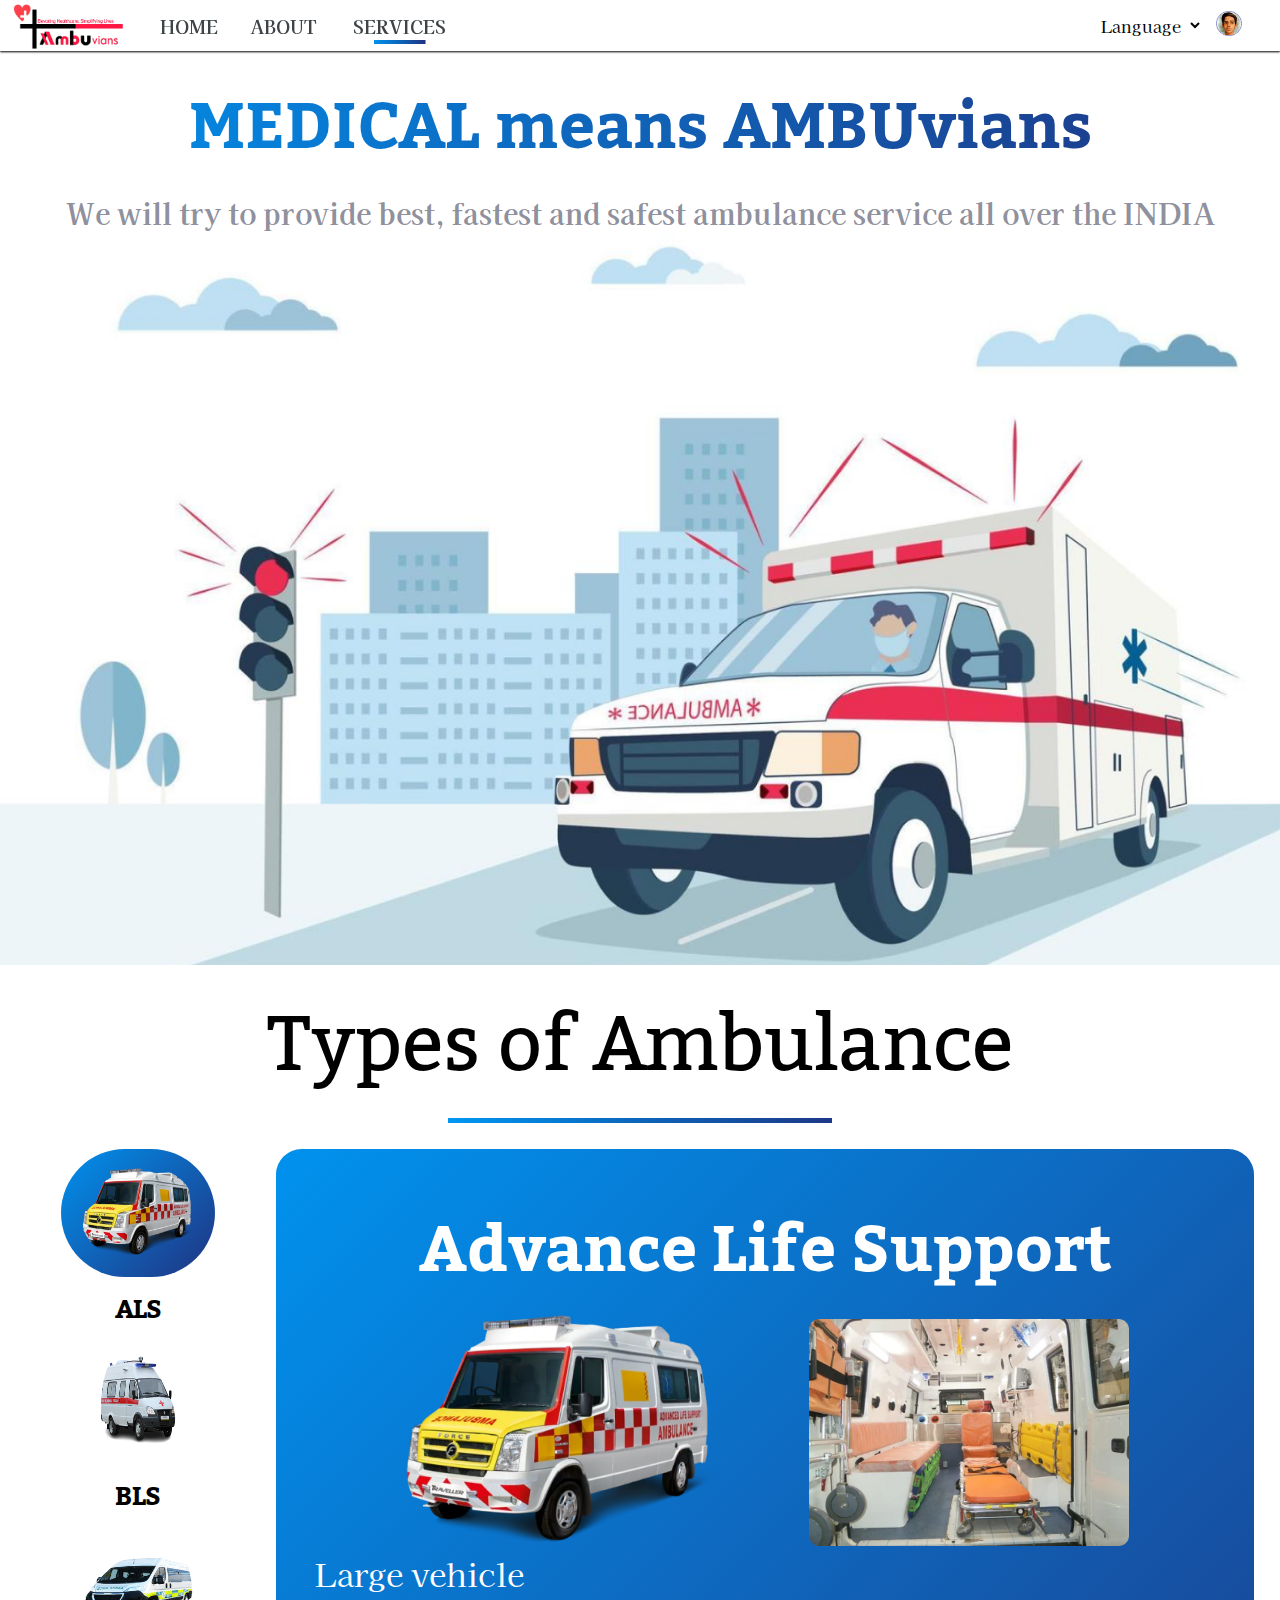
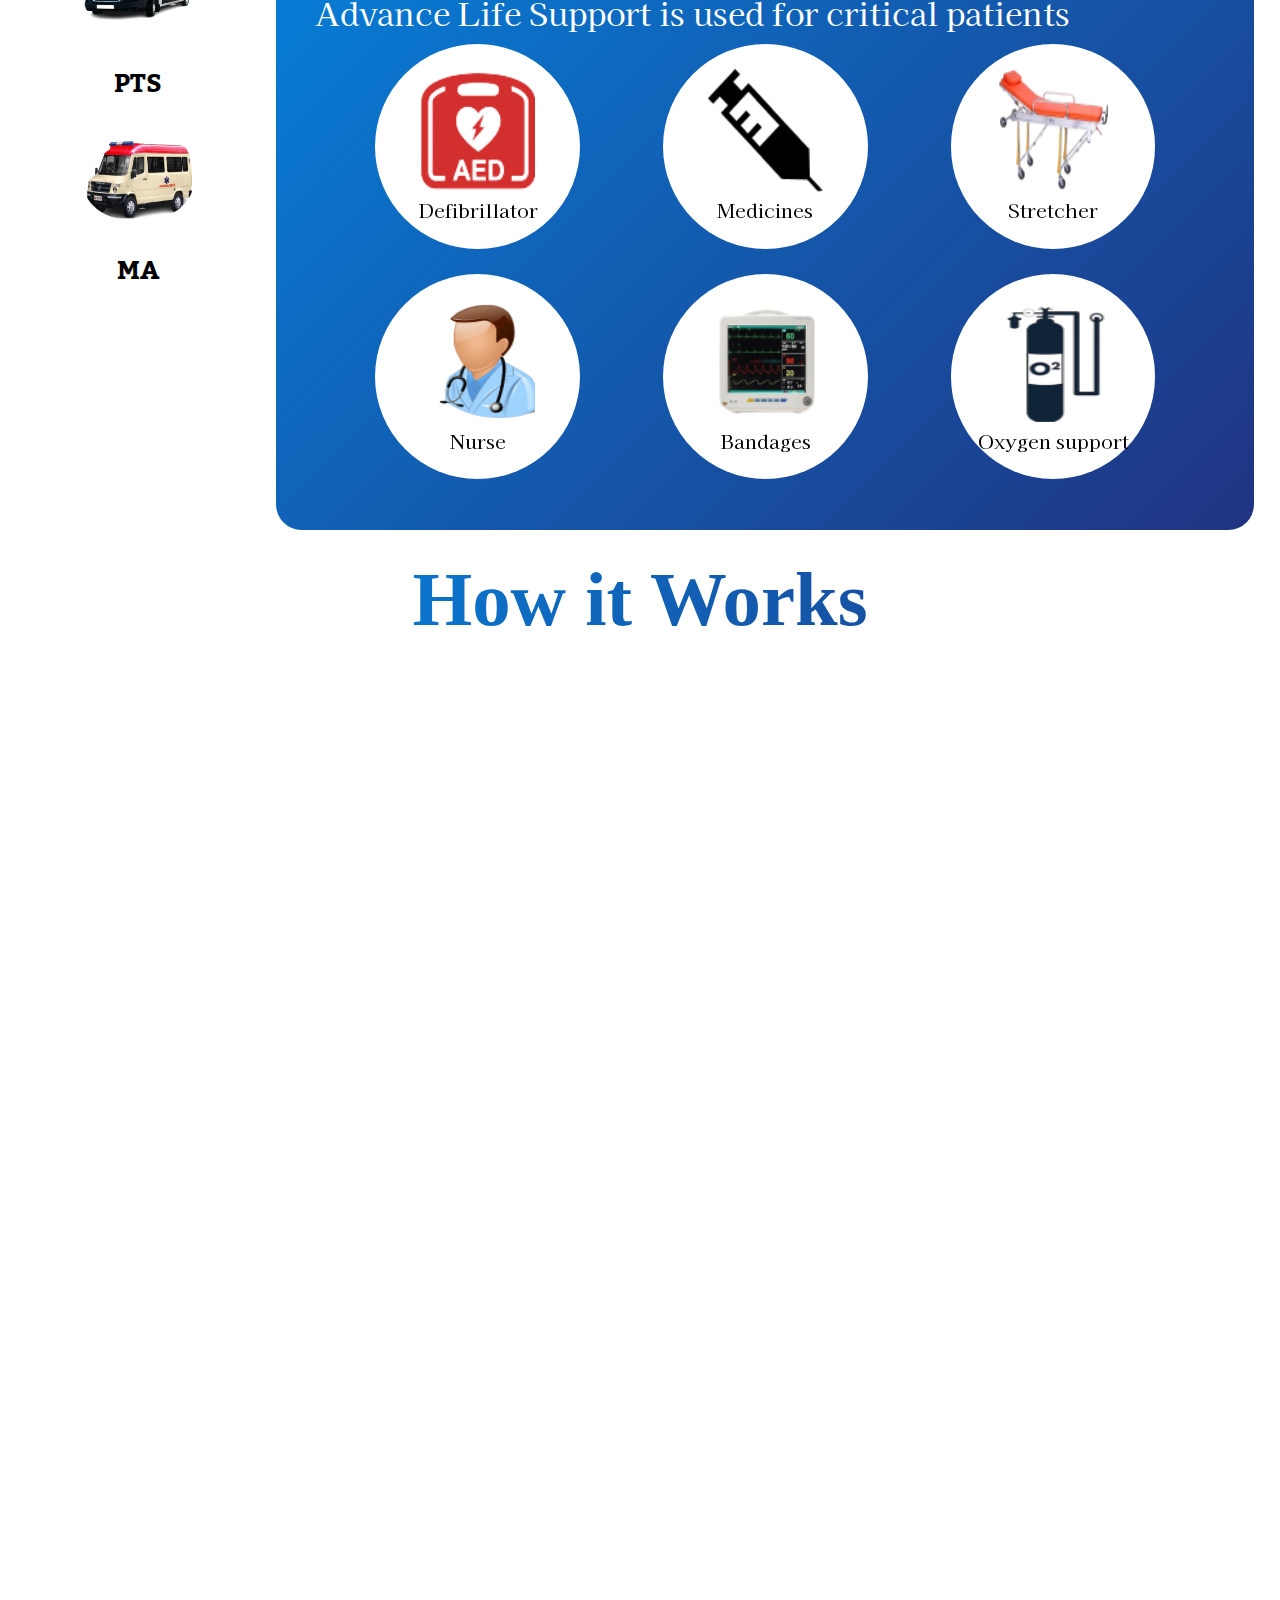
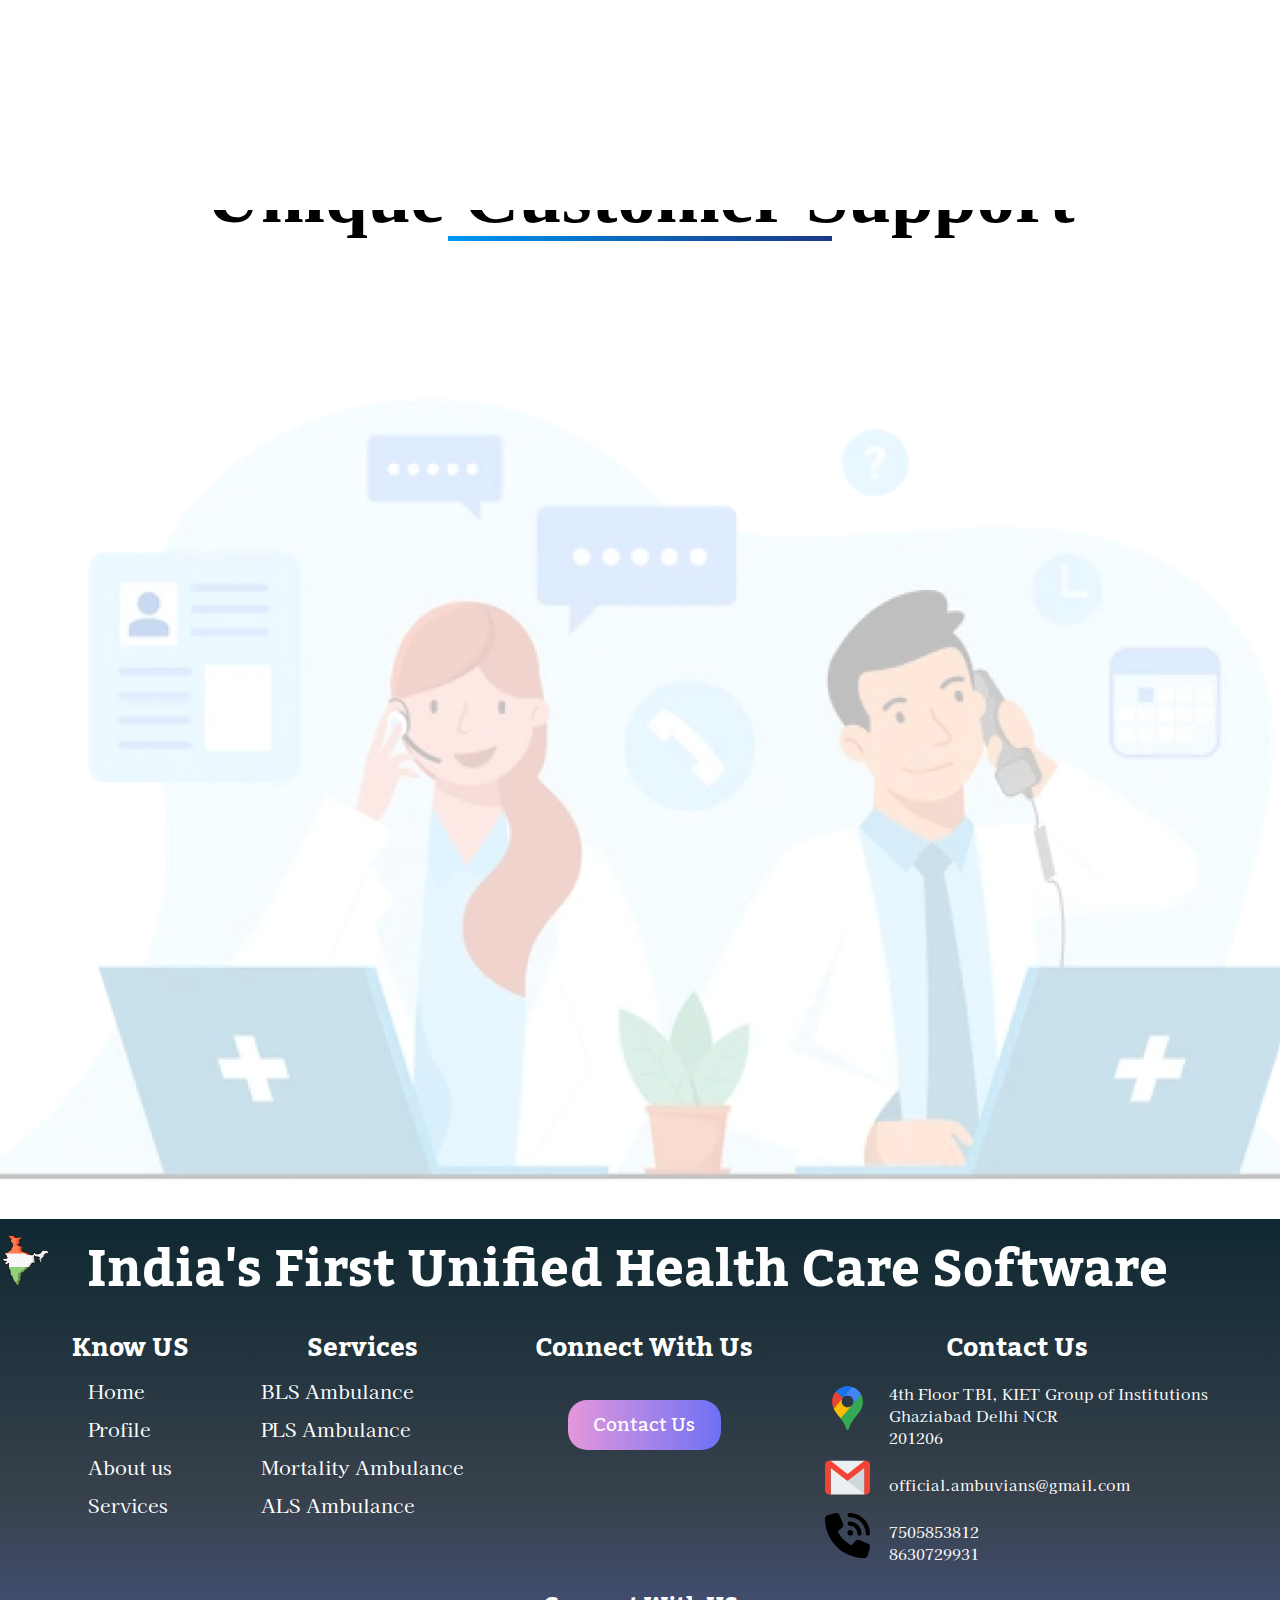
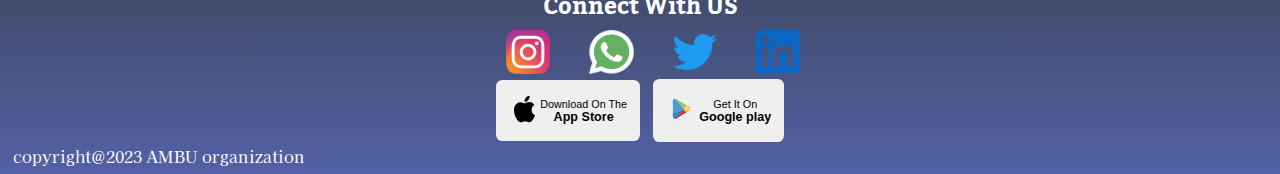
==== commit 982b3ba2: "Converted video to gif" ====
--- a/index.html
+++ b/index.html
@@ -355,10 +355,11 @@
 
     <!-- section 4 - contain quote -->
     <section class="quote box hidden">
-      <video autoplay muted loop>
-        <source src="videos/quote.mp4" type="video/mp4">
-      </video>
-      <div class="text-box">
+      <div class="video">
+        <img src="videos/video.gif" alt="QUotes" srcset="" class="abc">
+      </div>
+
+      <div class="text-box text-overlay">
         <h1 class="text-box-h">Future holds transformation services and technologies that
           will reshape the world.</h1>
       </div>
--- a/style.css
+++ b/style.css
@@ -646,20 +646,21 @@
     position: relative;
     /* overflow: hidden; */
     width: 100%;
-    height: 24vw;
+    height: 30vw;
 
     border: 0px solid #343cff;
     /* side bars effect */
     box-shadow: 7px 5px 4px 0px rgba(0, 0, 0, 0.25) inset;
 }
 
-.quote video {
+.quote .video {
     top: 0;
     left: 0;
     width: 100%;
-    height: 100%;
+    height: 25vw;
     position: absolute;
     object-fit: cover;
+  overflow: hidden;
 }
 
 .text-box {
@@ -667,7 +668,7 @@
     font-family: "Kaisei Decol", Calibri, serif;
 
     width: 100%;
-    height: 101%;
+
     padding: 2vw 0.5vw;
     top: 0;
     left: 0;
@@ -687,8 +688,12 @@
     background: #000;
     mix-blend-mode: multiply; */
 }
+.abc{
+    width: 100%;
+}
 
 .customer-support-div {
+    margin-top: 2vh;
     background-image: url("./images/CUSTOMER SUPPORT BACKGROUND.png"); /* The image used */
     background-position: center; /* Center the image */
     background-repeat: no-repeat; /* Do not repeat the image */
